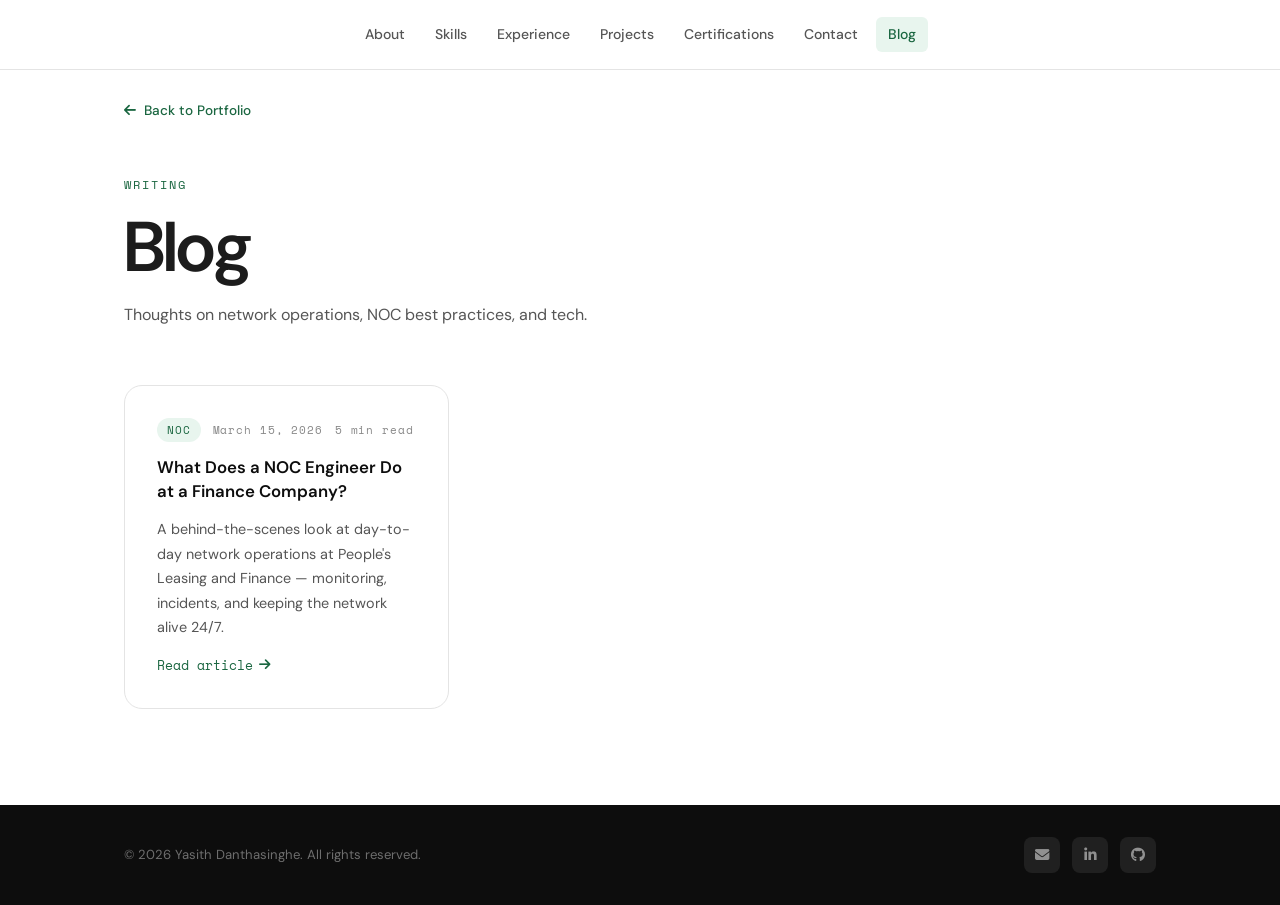
==== blog/index.html @ 67a63ea7 "Create blog index page with layout and content This file contains the structure and content for the " ====
<!DOCTYPE html>
<html lang="en">
<head>
  <meta charset="UTF-8" />
  <meta name="viewport" content="width=device-width, initial-scale=1.0" />
  <title>Blog | Yasith Danthasinghe — NOC Engineer</title>
  <meta name="description" content="Articles on network operations, NOC best practices, and tech insights by Yasith Danthasinghe." />
  <link rel="canonical" href="https://yasithdanthasinghe.github.io/blog/" />
  <link rel="preconnect" href="https://fonts.googleapis.com" />
  <link rel="preconnect" href="https://fonts.gstatic.com" crossorigin />
  <link href="https://fonts.googleapis.com/css2?family=DM+Sans:wght@300;400;500;600&family=Space+Mono:wght@400;700&display=swap" rel="stylesheet" />
  <link rel="stylesheet" href="https://cdnjs.cloudflare.com/ajax/libs/font-awesome/6.5.0/css/all.min.css" />
  <link rel="stylesheet" href="../style.css" />
  <style>
    .blog-grid {
      display: grid;
      grid-template-columns: repeat(auto-fill, minmax(320px, 1fr));
      gap: 28px;
    }
    .blog-card {
      background: var(--white);
      border: 1px solid var(--gray-200);
      border-radius: var(--radius-lg);
      padding: 32px;
      display: flex;
      flex-direction: column;
      gap: 14px;
      transition: box-shadow var(--transition), transform var(--transition), border-color var(--transition);
      text-decoration: none;
      color: inherit;
    }
    .blog-card:hover {
      box-shadow: var(--shadow-lg);
      transform: translateY(-6px);
      border-color: var(--green);
    }
    .blog-meta {
      display: flex;
      align-items: center;
      gap: 12px;
      font-family: var(--font-mono);
      font-size: 0.68rem;
      color: var(--gray-400);
      letter-spacing: 0.08em;
    }
    .blog-tag {
      background: var(--green-light);
      color: var(--green);
      padding: 3px 10px;
      border-radius: 20px;
      font-size: 0.68rem;
      font-family: var(--font-mono);
    }
    .blog-card h3 {
      font-size: 1.05rem;
      color: var(--black);
      line-height: 1.4;
    }
    .blog-card p {
      font-size: 0.9rem;
      color: var(--gray-600);
      line-height: 1.7;
      flex: 1;
    }
    .blog-read-more {
      font-size: 0.82rem;
      color: var(--green);
      font-weight: 500;
      display: flex;
      align-items: center;
      gap: 6px;
      font-family: var(--font-mono);
    }
    .back-link {
      display: inline-flex;
      align-items: center;
      gap: 8px;
      font-size: 0.85rem;
      color: var(--green);
      font-weight: 500;
      margin-bottom: 48px;
      transition: gap var(--transition);
    }
    .back-link:hover { gap: 12px; }
  </style>
</head>
<body>

  <header class="navbar" id="navbar" role="banner">
    <nav class="nav-container" aria-label="Main navigation">
      <ul class="nav-links" role="list">
        <li><a href="../index.html#about">About</a></li>
        <li><a href="../index.html#skills">Skills</a></li>
        <li><a href="../index.html#experience">Experience</a></li>
        <li><a href="../index.html#projects">Projects</a></li>
        <li><a href="../index.html#certifications">Certifications</a></li>
        <li><a href="../index.html#contact">Contact</a></li>
        <li><a href="index.html" class="active">Blog</a></li>
      </ul>
    </nav>
  </header>

  <main>
    <section class="section">
      <div class="container">
        <a href="../index.html" class="back-link">
          <i class="fa-solid fa-arrow-left"></i> Back to Portfolio
        </a>
        <div class="section-header">
          <span class="section-label">Writing</span>
          <h1>Blog</h1>
          <p style="margin-top:12px;">Thoughts on network operations, NOC best practices, and tech.</p>
        </div>

        <div class="blog-grid">

          <!-- BLOG CARD — copy and paste this for each new post -->
          <a href="what-does-a-noc-engineer-do.html" class="blog-card">
            <div class="blog-meta">
              <span class="blog-tag">NOC</span>
              <span>March 15, 2026</span>
              <span>5 min read</span>
            </div>
            <h3>What Does a NOC Engineer Do at a Finance Company?</h3>
            <p>A behind-the-scenes look at day-to-day network operations at People's Leasing and Finance — monitoring, incidents, and keeping the network alive 24/7.</p>
            <span class="blog-read-more">Read article <i class="fa-solid fa-arrow-right"></i></span>
          </a>

          <!-- Add more blog cards here as you write more posts -->

        </div>
      </div>
    </section>
  </main>

  <footer class="footer" role="contentinfo">
    <div class="footer-container">
      <p class="footer-copy">&copy; 2026 Yasith Danthasinghe. All rights reserved.</p>
      <div class="footer-socials">
        <a href="mailto:yasithselaka90@email.com" aria-label="Email"><i class="fa-solid fa-envelope"></i></a>
        <a href="https://linkedin.com/in/yasithdanthasinghe" target="_blank" rel="noopener noreferrer" aria-label="LinkedIn"><i class="fa-brands fa-linkedin-in"></i></a>
        <a href="https://github.com/YasithDanthasinghe" target="_blank" rel="noopener noreferrer" aria-label="GitHub"><i class="fa-brands fa-github"></i></a>
      </div>
    </div>
  </footer>

</body>
</html>
---- style.css ----
/* =============================================
   YASITH DANTHASINGHE — NOC ENGINEER PORTFOLIO
   style.css
   ============================================= */

/* ---- CSS Variables ---- */
:root {
  --green:        #1a6640;
  --green-mid:    #237a4d;
  --green-light:  #e8f5ee;
  --green-xlight: #f2faf5;
  --black:        #0d0d0d;
  --dark:         #1c1c1c;
  --gray-800:     #2e2e2e;
  --gray-600:     #555;
  --gray-400:     #888;
  --gray-200:     #e4e4e4;
  --gray-100:     #f5f5f5;
  --white:        #ffffff;

  --font-body:    'DM Sans', sans-serif;
  --font-mono:    'Space Mono', monospace;

  --nav-h:        70px;
  --radius:       10px;
  --radius-lg:    18px;
  --shadow-sm:    0 2px 10px rgba(0,0,0,.06);
  --shadow-md:    0 6px 28px rgba(0,0,0,.10);
  --shadow-lg:    0 16px 48px rgba(0,0,0,.14);
  --transition:   0.25s cubic-bezier(.4,0,.2,1);
}

/* ---- Reset ---- */
*, *::before, *::after { box-sizing: border-box; margin: 0; padding: 0; }
html { scroll-behavior: smooth; font-size: 16px; }
body {
  font-family: var(--font-body);
  color: var(--dark);
  background: var(--white);
  line-height: 1.7;
  -webkit-font-smoothing: antialiased;
}
img { max-width: 100%; display: block; }
a { text-decoration: none; color: inherit; }
ul { list-style: none; }
button { cursor: pointer; border: none; background: none; font-family: inherit; }

/* ---- Typography ---- */
h1, h2, h3 { line-height: 1.2; font-weight: 600; }
h1 { font-size: clamp(2.6rem, 6vw, 4.4rem); letter-spacing: -0.03em; }
h2 { font-size: clamp(1.8rem, 4vw, 2.6rem); letter-spacing: -0.02em; }
h3 { font-size: 1.1rem; font-weight: 600; }
p  { color: var(--gray-600); }

/* ---- Layout Helpers ---- */
.container {
  max-width: 1080px;
  margin: 0 auto;
  padding: 0 24px;
}

.section {
  padding: 96px 0;
}

.alt-bg {
  background: var(--gray-100);
}

.section-header {
  margin-bottom: 56px;
}

.section-label {
  display: inline-block;
  font-family: var(--font-mono);
  font-size: 0.72rem;
  letter-spacing: 0.18em;
  text-transform: uppercase;
  color: var(--green);
  margin-bottom: 10px;
}

.section-header h2 {
  color: var(--black);
}

/* ============================================
   NAVBAR
   ============================================ */
.navbar {
  position: fixed;
  top: 0; left: 0; right: 0;
  height: var(--nav-h);
  z-index: 1000;
  background: rgba(255,255,255,0.92);
  backdrop-filter: blur(12px);
  -webkit-backdrop-filter: blur(12px);
  border-bottom: 1px solid var(--gray-200);
  transition: box-shadow var(--transition);
}

.navbar.scrolled {
  box-shadow: var(--shadow-md);
}

.nav-container {
  max-width: 1080px;
  margin: 0 auto;
  padding: 0 24px;
  height: 100%;
  display: flex;
  align-items: center;
  justify-content: center;
}

.nav-logo {
  font-family: var(--font-mono);
  font-weight: 700;
  font-size: 1.15rem;
  color: var(--green);
  letter-spacing: 0.06em;
  transition: opacity var(--transition);
}
.nav-logo:hover { opacity: 0.7; }

.nav-links {
  display: flex;
  align-items: center;
  gap: 6px;
}

.nav-links a {
  font-size: 0.875rem;
  font-weight: 500;
  color: var(--gray-600);
  padding: 6px 12px;
  border-radius: 6px;
  transition: color var(--transition), background var(--transition);
  display: flex;
  align-items: center;
  gap: 6px;
}

.nav-links a:hover,
.nav-links a.active {
  color: var(--green);
  background: var(--green-light);
}

.nav-coming-soon {
  opacity: 0.65;
}

.badge {
  font-family: var(--font-mono);
  font-size: 0.6rem;
  padding: 2px 6px;
  border-radius: 20px;
  background: var(--green-light);
  color: var(--green);
  letter-spacing: 0.05em;
}

/* Hamburger */
.nav-toggle {
  display: none;
  flex-direction: column;
  gap: 5px;
  padding: 6px;
}
.nav-toggle span {
  display: block;
  width: 22px;
  height: 2px;
  background: var(--dark);
  border-radius: 2px;
  transition: transform var(--transition), opacity var(--transition);
}
.nav-toggle.open span:nth-child(1) { transform: translateY(7px) rotate(45deg); }
.nav-toggle.open span:nth-child(2) { opacity: 0; }
.nav-toggle.open span:nth-child(3) { transform: translateY(-7px) rotate(-45deg); }

/* ============================================
   HERO SECTION
   ============================================ */
.hero {
  min-height: 100vh;
  display: flex;
  align-items: center;
  justify-content: center;
  padding-top: var(--nav-h);
  position: relative;
  overflow: hidden;
  background: var(--white);
}

/* Subtle grid texture */
.hero-bg-grid {
  position: absolute;
  inset: 0;
  background-image:
    linear-gradient(var(--gray-200) 1px, transparent 1px),
    linear-gradient(90deg, var(--gray-200) 1px, transparent 1px);
  background-size: 48px 48px;
  opacity: 0.4;
  pointer-events: none;
}

/* Fade the grid at the bottom */
.hero-bg-grid::after {
  content: '';
  position: absolute;
  bottom: 0; left: 0; right: 0;
  height: 40%;
  background: linear-gradient(transparent, var(--white));
}

.hero-container {
  max-width: 1080px;
  width: 100%;
  margin: 0 auto;
  padding: 0 24px;
  display: flex;
  align-items: center;
  gap: 72px;
  position: relative;
  z-index: 1;
}

/* Photo */
.hero-photo-wrap {
  flex-shrink: 0;
  position: relative;
  width: 200px;
  height: 200px;
}

.hero-photo {
  width: 200px;
  height: 200px;
  border-radius: 50%;
  overflow: hidden;
  background: var(--green-light);
  border: 4px solid var(--green);
  display: flex;
  align-items: center;
  justify-content: center;
  position: relative;
  z-index: 1;
}

.hero-photo-placeholder {
  font-size: 5rem;
  color: var(--green);
  opacity: 0.45;
}

.hero-photo-ring {
  position: absolute;
  inset: -12px;
  border-radius: 50%;
  border: 2px dashed var(--green);
  opacity: 0.3;
  animation: spin 22s linear infinite;
}

@keyframes spin {
  to { transform: rotate(360deg); }
}

/* Content */
.hero-label {
  font-family: var(--font-mono);
  font-size: 0.72rem;
  letter-spacing: 0.22em;
  text-transform: uppercase;
  color: var(--green);
  margin-bottom: 12px;
}

.hero-name {
  color: var(--black);
  margin-bottom: 14px;
  font-weight: 600;
}

.hero-title {
  font-size: 1rem;
  color: var(--gray-600);
  margin-bottom: 6px;
}

.hero-tagline {
  font-family: var(--font-mono);
  font-size: 0.82rem;
  color: var(--green);
  letter-spacing: 0.04em;
  margin-bottom: 36px;
  opacity: 0.85;
}

.hero-actions {
  display: flex;
  gap: 14px;
  flex-wrap: wrap;
}

/* Buttons */
.btn {
  display: inline-flex;
  align-items: center;
  gap: 8px;
  padding: 12px 28px;
  border-radius: 8px;
  font-size: 0.9rem;
  font-weight: 500;
  font-family: var(--font-body);
  transition: all var(--transition);
  cursor: pointer;
  white-space: nowrap;
}

.btn-primary {
  background: var(--green);
  color: var(--white);
  border: 2px solid var(--green);
}
.btn-primary:hover {
  background: var(--green-mid);
  border-color: var(--green-mid);
  transform: translateY(-2px);
  box-shadow: 0 8px 24px rgba(26,102,64,.22);
}

.btn-outline {
  background: transparent;
  color: var(--green);
  border: 2px solid var(--green);
}
.btn-outline:hover {
  background: var(--green-light);
  transform: translateY(-2px);
}

/* Scroll hint */
.hero-scroll-hint {
  position: absolute;
  bottom: 32px;
  left: 50%;
  transform: translateX(-50%);
  display: flex;
  flex-direction: column;
  align-items: center;
  gap: 8px;
  opacity: 0.4;
  font-family: var(--font-mono);
  font-size: 0.65rem;
  letter-spacing: 0.15em;
  text-transform: uppercase;
  color: var(--gray-600);
}

.scroll-line {
  width: 1px;
  height: 36px;
  background: var(--gray-400);
  animation: scrollBob 2s ease-in-out infinite;
}

@keyframes scrollBob {
  0%, 100% { transform: scaleY(1); opacity: 0.4; }
  50%       { transform: scaleY(1.5); opacity: 1; }
}

/* ============================================
   ABOUT SECTION
   ============================================ */
.about-grid {
  display: grid;
  grid-template-columns: 1fr 1fr;
  gap: 56px;
  align-items: start;
}

.about-text p {
  font-size: 1.05rem;
  line-height: 1.8;
  margin-bottom: 18px;
  color: var(--gray-600);
}

.about-text p:last-child { margin-bottom: 0; }

.about-text strong {
  color: var(--green);
  font-weight: 600;
}

.about-stats {
  display: grid;
  grid-template-columns: 1fr 1fr;
  gap: 16px;
}

.stat-card {
  background: var(--white);
  border: 1px solid var(--gray-200);
  border-radius: var(--radius);
  padding: 24px 20px;
  display: flex;
  flex-direction: column;
  gap: 6px;
  transition: box-shadow var(--transition), border-color var(--transition);
}

.stat-card:hover {
  box-shadow: var(--shadow-md);
  border-color: var(--green);
}

.stat-num {
  font-family: var(--font-mono);
  font-size: 1.6rem;
  font-weight: 700;
  color: var(--green);
  line-height: 1;
}

.stat-desc {
  font-size: 0.78rem;
  color: var(--gray-400);
  letter-spacing: 0.03em;
}

/* ============================================
   SKILLS SECTION
   ============================================ */
.skills-grid {
  display: grid;
  grid-template-columns: repeat(3, 1fr);
  gap: 24px;
}

.skill-category {
  background: var(--white);
  border: 1px solid var(--gray-200);
  border-radius: var(--radius-lg);
  padding: 32px 28px;
  transition: box-shadow var(--transition), border-color var(--transition), transform var(--transition);
}

.skill-category:hover {
  box-shadow: var(--shadow-md);
  border-color: var(--green);
  transform: translateY(-4px);
}

.skill-category-header {
  display: flex;
  align-items: center;
  gap: 12px;
  margin-bottom: 24px;
  padding-bottom: 18px;
  border-bottom: 1px solid var(--gray-200);
}

.skill-category-header i {
  font-size: 1.2rem;
  color: var(--green);
  width: 36px;
  height: 36px;
  display: flex;
  align-items: center;
  justify-content: center;
  background: var(--green-light);
  border-radius: 8px;
}

.skill-category-header h3 {
  color: var(--black);
  font-size: 1rem;
}

.skill-list {
  display: flex;
  flex-direction: column;
  gap: 12px;
}

.skill-item {
  display: flex;
  align-items: center;
  gap: 12px;
  font-size: 0.92rem;
  color: var(--gray-600);
}

.skill-dot {
  width: 7px;
  height: 7px;
  border-radius: 50%;
  background: var(--green);
  flex-shrink: 0;
  opacity: 0.7;
}

/* ============================================
   EXPERIENCE SECTION
   ============================================ */
.timeline {
  position: relative;
  padding-left: 36px;
}

.timeline::before {
  content: '';
  position: absolute;
  left: 0;
  top: 12px;
  bottom: 0;
  width: 2px;
  background: var(--gray-200);
}

.timeline-item {
  position: relative;
  margin-bottom: 36px;
}

.timeline-marker {
  position: absolute;
  left: -43px;
  top: 14px;
  width: 14px;
  height: 14px;
  border-radius: 50%;
  background: var(--green);
  border: 3px solid var(--white);
  box-shadow: 0 0 0 2px var(--green);
}

.timeline-card {
  background: var(--white);
  border: 1px solid var(--gray-200);
  border-radius: var(--radius-lg);
  padding: 32px 32px 28px;
  transition: box-shadow var(--transition);
}

.timeline-card:hover {
  box-shadow: var(--shadow-md);
}

.timeline-card-header {
  display: flex;
  align-items: flex-start;
  justify-content: space-between;
  gap: 16px;
  margin-bottom: 24px;
}

.job-title {
  font-size: 1.2rem;
  color: var(--black);
  margin-bottom: 4px;
}

.job-company {
  font-size: 0.875rem;
  color: var(--green);
  font-weight: 500;
}

.job-badge {
  flex-shrink: 0;
  font-family: var(--font-mono);
  font-size: 0.65rem;
  letter-spacing: 0.12em;
  text-transform: uppercase;
  padding: 4px 12px;
  background: var(--green-light);
  color: var(--green);
  border-radius: 20px;
  border: 1px solid rgba(26,102,64,.2);
}

.job-responsibilities {
  display: flex;
  flex-direction: column;
  gap: 10px;
}

.job-responsibilities li {
  display: flex;
  gap: 12px;
  align-items: flex-start;
  font-size: 0.93rem;
  color: var(--gray-600);
  line-height: 1.6;
}

.job-responsibilities li::before {
  content: '→';
  color: var(--green);
  font-size: 0.8rem;
  flex-shrink: 0;
  margin-top: 2px;
  font-family: var(--font-mono);
}

/* Internship badge style */
.job-badge.internship {
  background: #f0f4ff;
  color: #3a5bd9;
  border-color: rgba(58,91,217,.2);
}

/* ============================================
   PROJECTS SECTION
   ============================================ */
.projects-grid {
  display: grid;
  grid-template-columns: repeat(auto-fill, minmax(340px, 1fr));
  gap: 28px;
}

.project-card {
  background: var(--white);
  border: 1px solid var(--gray-200);
  border-radius: var(--radius-lg);
  padding: 32px;
  display: flex;
  flex-direction: column;
  gap: 18px;
  transition: box-shadow var(--transition), transform var(--transition), border-color var(--transition);
}

.project-card:hover {
  box-shadow: var(--shadow-lg);
  transform: translateY(-6px);
  border-color: var(--green);
}

.project-card-top {
  display: flex;
  align-items: center;
  justify-content: space-between;
}

.project-icon {
  width: 48px;
  height: 48px;
  background: var(--green-light);
  border-radius: 12px;
  display: flex;
  align-items: center;
  justify-content: center;
  color: var(--green);
  font-size: 1.3rem;
}

.project-tag {
  font-family: var(--font-mono);
  font-size: 0.65rem;
  letter-spacing: 0.1em;
  text-transform: uppercase;
  padding: 4px 10px;
  background: var(--green-xlight);
  color: var(--green);
  border-radius: 20px;
}

.project-title {
  font-size: 1.05rem;
  color: var(--black);
  line-height: 1.4;
}

.project-desc {
  font-size: 0.9rem;
  line-height: 1.75;
  color: var(--gray-600);
  flex: 1;
}

.project-tech {
  display: flex;
  flex-wrap: wrap;
  gap: 8px;
  margin-top: 4px;
}

.tech-tag {
  font-size: 0.75rem;
  padding: 4px 10px;
  background: var(--gray-100);
  color: var(--gray-600);
  border-radius: 6px;
  border: 1px solid var(--gray-200);
  transition: background var(--transition), color var(--transition);
}

.project-card:hover .tech-tag {
  background: var(--green-light);
  color: var(--green);
  border-color: rgba(26,102,64,.2);
}

/* ============================================
   CERTIFICATIONS SECTION
   ============================================ */
.certs-grid {
  display: grid;
  grid-template-columns: repeat(auto-fill, minmax(300px, 1fr));
  gap: 20px;
}

.cert-card {
  background: var(--white);
  border: 1px solid var(--gray-200);
  border-radius: var(--radius);
  padding: 24px 24px;
  display: flex;
  cursor: pointer;
  align-items: flex-start;
  gap: 18px;
  transition: box-shadow var(--transition), border-color var(--transition), transform var(--transition);
}

.cert-card:hover {
  box-shadow: var(--shadow-md);
  border-color: var(--green);
  transform: translateY(-3px);
}

.cert-icon {
  width: 42px;
  height: 42px;
  background: var(--green-light);
  border-radius: 10px;
  display: flex;
  align-items: center;
  justify-content: center;
  color: var(--green);
  font-size: 1rem;
  flex-shrink: 0;
}

.cert-info h3 {
  font-size: 0.93rem;
  color: var(--black);
  margin-bottom: 4px;
  line-height: 1.4;
  font-weight: 600;
}

.cert-info p {
  font-size: 0.78rem;
  color: var(--gray-400);
}

/* ============================================
   CONTACT SECTION
   ============================================ */
.contact-grid {
  display: grid;
  grid-template-columns: repeat(auto-fill, minmax(280px, 1fr));
  gap: 20px;
}

.contact-card {
  background: var(--white);
  border: 1px solid var(--gray-200);
  border-radius: var(--radius-lg);
  padding: 26px 24px;
  display: flex;
  align-items: center;
  gap: 18px;
  transition: box-shadow var(--transition), border-color var(--transition), transform var(--transition);
}

.contact-card:hover {
  box-shadow: var(--shadow-md);
  border-color: var(--green);
  transform: translateY(-3px);
}

.contact-icon {
  width: 46px;
  height: 46px;
  background: var(--green-light);
  border-radius: 12px;
  display: flex;
  align-items: center;
  justify-content: center;
  color: var(--green);
  font-size: 1.1rem;
  flex-shrink: 0;
  transition: background var(--transition);
}

.contact-card:hover .contact-icon {
  background: var(--green);
  color: var(--white);
}

.contact-info {
  flex: 1;
  display: flex;
  flex-direction: column;
  gap: 3px;
  min-width: 0;
}

.contact-label {
  font-family: var(--font-mono);
  font-size: 0.65rem;
  letter-spacing: 0.14em;
  text-transform: uppercase;
  color: var(--gray-400);
}

.contact-value {
  font-size: 0.88rem;
  color: var(--dark);
  font-weight: 500;
  white-space: nowrap;
  overflow: hidden;
  text-overflow: ellipsis;
}

.contact-arrow {
  color: var(--gray-400);
  font-size: 0.8rem;
  flex-shrink: 0;
  transition: color var(--transition), transform var(--transition);
}

.contact-card:hover .contact-arrow {
  color: var(--green);
  transform: translateX(4px);
}

/* ============================================
   BLOG (COMING SOON) SECTION
   ============================================ */
.blog-coming-soon {
  text-align: center;
  padding: 64px 24px;
  background: var(--green-xlight);
  border: 1px dashed rgba(26,102,64,.25);
  border-radius: var(--radius-lg);
  max-width: 480px;
  margin: 0 auto;
}

.blog-icon {
  font-size: 2.4rem;
  color: var(--green);
  opacity: 0.4;
  margin-bottom: 18px;
}

.blog-coming-soon h3 {
  font-size: 1.2rem;
  color: var(--black);
  margin-bottom: 10px;
}

.blog-coming-soon p {
  font-size: 0.92rem;
  color: var(--gray-400);
  max-width: 360px;
  margin: 0 auto;
}

/* ============================================
   FOOTER
   ============================================ */
.footer {
  background: var(--black);
  padding: 32px 0;
}

.footer-container {
  max-width: 1080px;
  margin: 0 auto;
  padding: 0 24px;
  display: flex;
  align-items: center;
  justify-content: space-between;
  flex-wrap: wrap;
  gap: 16px;
}

.footer-copy {
  font-size: 0.82rem;
  color: rgba(255,255,255,.4);
}

.footer-socials {
  display: flex;
  gap: 12px;
}

.footer-socials a {
  width: 36px;
  height: 36px;
  border-radius: 8px;
  background: rgba(255,255,255,.08);
  display: flex;
  align-items: center;
  justify-content: center;
  color: rgba(255,255,255,.5);
  font-size: 0.9rem;
  transition: background var(--transition), color var(--transition);
}

.footer-socials a:hover {
  background: var(--green);
  color: var(--white);
}

/* ============================================
   ANIMATIONS — Fade-in on scroll
   ============================================ */
.fade-in {
  opacity: 0;
  transform: translateY(22px);
  transition: opacity 0.55s ease, transform 0.55s ease;
}

.fade-in.visible {
  opacity: 1;
  transform: translateY(0);
}

/* ============================================
   RESPONSIVE — Tablet (≤ 900px)
   ============================================ */
@media (max-width: 900px) {
  .hero-container {
    flex-direction: column;
    text-align: center;
    gap: 40px;
    padding-top: 32px;
  }

  .hero-actions {
    justify-content: center;
  }

  .about-grid {
    grid-template-columns: 1fr;
    gap: 36px;
  }

  .skills-grid {
    grid-template-columns: 1fr 1fr;
  }

  .nav-links {
    display: none;
    position: absolute;
    top: var(--nav-h);
    left: 0; right: 0;
    background: var(--white);
    flex-direction: column;
    padding: 16px 24px 24px;
    border-bottom: 1px solid var(--gray-200);
    box-shadow: var(--shadow-md);
    align-items: flex-start;
    gap: 4px;
  }

  .nav-links.open {
    display: flex;
  }

  .nav-toggle {
    display: flex;
  }
}

/* ============================================
   RESPONSIVE — Mobile (≤ 600px)
   ============================================ */
@media (max-width: 600px) {
  .section { padding: 72px 0; }

  .skills-grid {
    grid-template-columns: 1fr;
  }

  .about-stats {
    grid-template-columns: 1fr 1fr;
  }

  .timeline {
    padding-left: 24px;
  }

  .timeline-marker {
    left: -32px;
  }

  .timeline-card {
    padding: 24px 20px;
  }

  .timeline-card-header {
    flex-direction: column;
  }

  .hero-photo-wrap {
    width: 160px;
    height: 160px;
  }

  .hero-photo {
    width: 160px;
    height: 160px;
  }

  .projects-grid {
    grid-template-columns: 1fr;
  }

  .certs-grid {
    grid-template-columns: 1fr;
  }

  .contact-grid {
    grid-template-columns: 1fr;
  }

  .footer-container {
    flex-direction: column;
    align-items: center;
    text-align: center;
  }
}

/* ============================================
   FOCUS / ACCESSIBILITY
   ============================================ */
:focus-visible {
  outline: 2px solid var(--green);
  outline-offset: 3px;
  border-radius: 4px;
}

/* Print */
@media print {
  .navbar, .hero-scroll-hint { display: none; }
  .section { padding: 36px 0; }
}
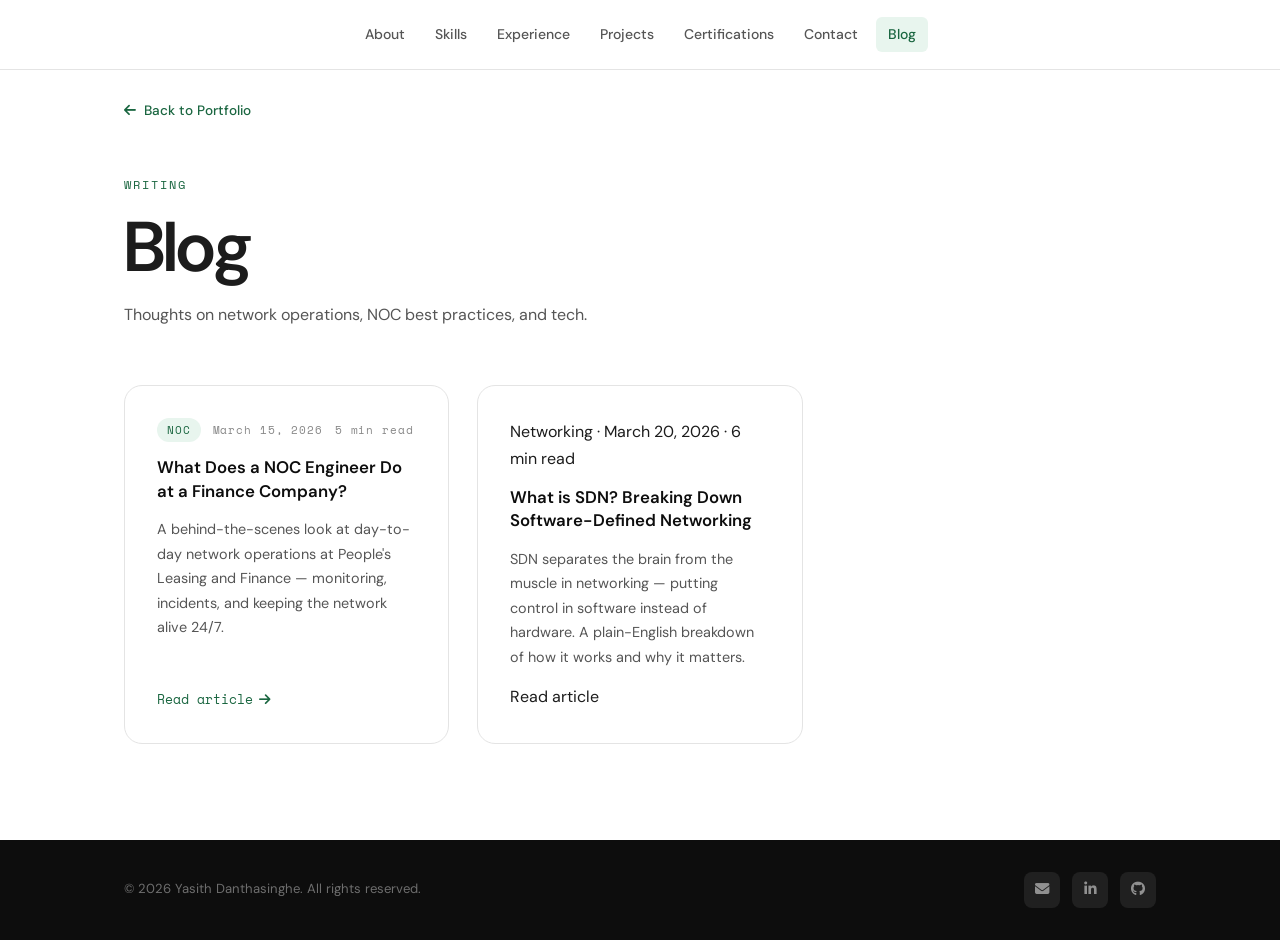
==== commit 10da9acc: "Add new blog card for 'What is SDN?' article" ====
--- a/blog/index.html
+++ b/blog/index.html
@@ -126,6 +126,21 @@
             <span class="blog-read-more">Read article <i class="fa-solid fa-arrow-right"></i></span>
           </a>
 
+           <a href="https://yasithdanthasinghe.github.io/blog/what-is-sdn.html" class="blog-card">
+            <div class="blog-card-meta">
+              <span class="tag">Networking</span>
+              <span class="meta-dot">·</span>
+              <span class="meta-text">March 20, 2026</span>
+              <span class="meta-dot">·</span>
+              <span class="meta-text">6 min read</span>
+            </div>
+            <h3 class="blog-card-title">What is SDN? Breaking Down Software-Defined Networking</h3>
+            <p class="blog-card-summary">
+              SDN separates the brain from the muscle in networking — putting control in software instead of hardware. A plain-English breakdown of how it works and why it matters.
+            </p>
+            <span class="blog-card-cta">Read article</span>
+          </a>
+
           <!-- Add more blog cards here as you write more posts -->
 
         </div>
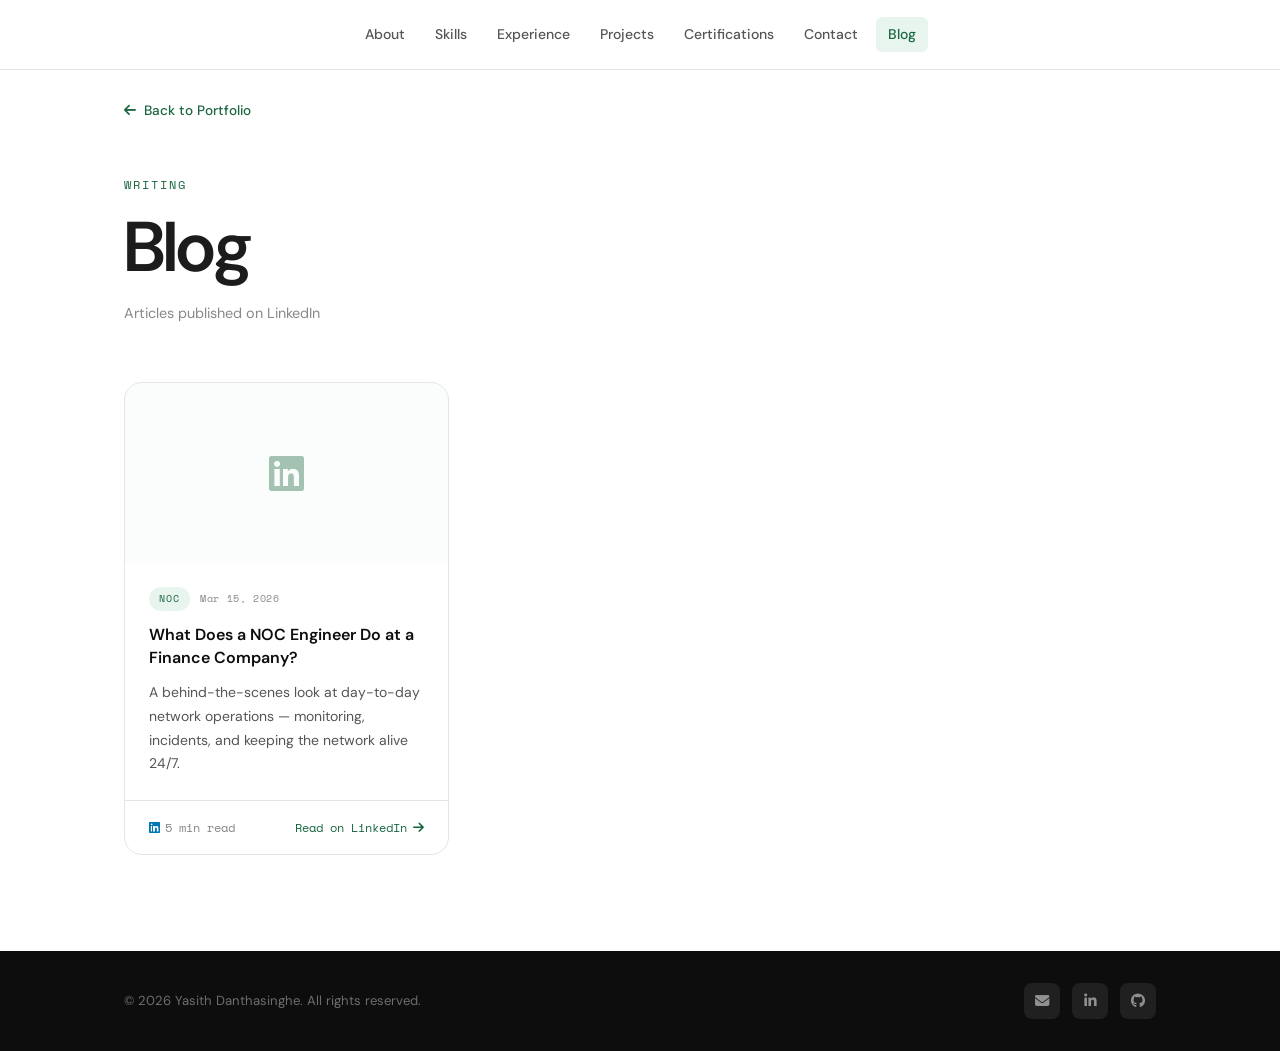
==== commit acc888d2: "Create index.html" ====
--- a/blog/index.html
+++ b/blog/index.html
@@ -12,65 +12,6 @@
   <link rel="stylesheet" href="https://cdnjs.cloudflare.com/ajax/libs/font-awesome/6.5.0/css/all.min.css" />
   <link rel="stylesheet" href="../style.css" />
   <style>
-    .blog-grid {
-      display: grid;
-      grid-template-columns: repeat(auto-fill, minmax(320px, 1fr));
-      gap: 28px;
-    }
-    .blog-card {
-      background: var(--white);
-      border: 1px solid var(--gray-200);
-      border-radius: var(--radius-lg);
-      padding: 32px;
-      display: flex;
-      flex-direction: column;
-      gap: 14px;
-      transition: box-shadow var(--transition), transform var(--transition), border-color var(--transition);
-      text-decoration: none;
-      color: inherit;
-    }
-    .blog-card:hover {
-      box-shadow: var(--shadow-lg);
-      transform: translateY(-6px);
-      border-color: var(--green);
-    }
-    .blog-meta {
-      display: flex;
-      align-items: center;
-      gap: 12px;
-      font-family: var(--font-mono);
-      font-size: 0.68rem;
-      color: var(--gray-400);
-      letter-spacing: 0.08em;
-    }
-    .blog-tag {
-      background: var(--green-light);
-      color: var(--green);
-      padding: 3px 10px;
-      border-radius: 20px;
-      font-size: 0.68rem;
-      font-family: var(--font-mono);
-    }
-    .blog-card h3 {
-      font-size: 1.05rem;
-      color: var(--black);
-      line-height: 1.4;
-    }
-    .blog-card p {
-      font-size: 0.9rem;
-      color: var(--gray-600);
-      line-height: 1.7;
-      flex: 1;
-    }
-    .blog-read-more {
-      font-size: 0.82rem;
-      color: var(--green);
-      font-weight: 500;
-      display: flex;
-      align-items: center;
-      gap: 6px;
-      font-family: var(--font-mono);
-    }
     .back-link {
       display: inline-flex;
       align-items: center;
@@ -80,6 +21,7 @@
       font-weight: 500;
       margin-bottom: 48px;
       transition: gap var(--transition);
+      text-decoration: none;
     }
     .back-link:hover { gap: 12px; }
   </style>
@@ -88,7 +30,10 @@
 
   <header class="navbar" id="navbar" role="banner">
     <nav class="nav-container" aria-label="Main navigation">
-      <ul class="nav-links" role="list">
+      <button class="nav-toggle" id="navToggle" aria-label="Toggle navigation menu" aria-expanded="false">
+        <span></span><span></span><span></span>
+      </button>
+      <ul class="nav-links" id="navLinks" role="list">
         <li><a href="../index.html#about">About</a></li>
         <li><a href="../index.html#skills">Skills</a></li>
         <li><a href="../index.html#experience">Experience</a></li>
@@ -103,47 +48,27 @@
   <main>
     <section class="section">
       <div class="container">
+
         <a href="../index.html" class="back-link">
           <i class="fa-solid fa-arrow-left"></i> Back to Portfolio
         </a>
+
         <div class="section-header">
           <span class="section-label">Writing</span>
           <h1>Blog</h1>
-          <p style="margin-top:12px;">Thoughts on network operations, NOC best practices, and tech.</p>
+          <p style="margin-top:12px; color:var(--gray-400); font-size:0.9rem;">
+            Articles published on LinkedIn
+          </p>
         </div>
 
-        <div class="blog-grid">
+        <!-- Blog cards are injected here by script.js -->
+        <div class="blog-grid" id="blogGrid">
+          <div class="blog-loading">
+            <i class="fa-solid fa-spinner fa-spin"></i>
+            <span>Loading articles...</span>
+          </div>
+        </div>
 
-          <!-- BLOG CARD — copy and paste this for each new post -->
-          <a href="what-does-a-noc-engineer-do.html" class="blog-card">
-            <div class="blog-meta">
-              <span class="blog-tag">NOC</span>
-              <span>March 15, 2026</span>
-              <span>5 min read</span>
-            </div>
-            <h3>What Does a NOC Engineer Do at a Finance Company?</h3>
-            <p>A behind-the-scenes look at day-to-day network operations at People's Leasing and Finance — monitoring, incidents, and keeping the network alive 24/7.</p>
-            <span class="blog-read-more">Read article <i class="fa-solid fa-arrow-right"></i></span>
-          </a>
-
-           <a href="https://yasithdanthasinghe.github.io/blog/what-is-sdn.html" class="blog-card">
-            <div class="blog-card-meta">
-              <span class="tag">Networking</span>
-              <span class="meta-dot">·</span>
-              <span class="meta-text">March 20, 2026</span>
-              <span class="meta-dot">·</span>
-              <span class="meta-text">6 min read</span>
-            </div>
-            <h3 class="blog-card-title">What is SDN? Breaking Down Software-Defined Networking</h3>
-            <p class="blog-card-summary">
-              SDN separates the brain from the muscle in networking — putting control in software instead of hardware. A plain-English breakdown of how it works and why it matters.
-            </p>
-            <span class="blog-card-cta">Read article</span>
-          </a>
-
-          <!-- Add more blog cards here as you write more posts -->
-
-        </div>
       </div>
     </section>
   </main>
@@ -159,5 +84,8 @@
     </div>
   </footer>
 
+  <!-- Load script from root folder -->
+  <script src="../script.js"></script>
+
 </body>
 </html>
--- a/style.css
+++ b/style.css
@@ -843,36 +843,144 @@
 }
 
 /* ============================================
-   BLOG (COMING SOON) SECTION
-   ============================================ */
-.blog-coming-soon {
-  text-align: center;
-  padding: 64px 24px;
+   BLOG SECTION
+   ============================================ */
+.blog-grid {
+  display: grid;
+  grid-template-columns: repeat(auto-fill, minmax(320px, 1fr));
+  gap: 28px;
+}
+
+.blog-loading {
+  grid-column: 1 / -1;
+  display: flex;
+  align-items: center;
+  justify-content: center;
+  gap: 12px;
+  padding: 64px 0;
+  color: var(--gray-400);
+  font-size: 0.9rem;
+}
+
+.blog-card {
+  background: var(--white);
+  border: 1px solid var(--gray-200);
+  border-radius: var(--radius-lg);
+  overflow: hidden;
+  display: flex;
+  flex-direction: column;
+  text-decoration: none;
+  color: inherit;
+  transition: box-shadow var(--transition), transform var(--transition), border-color var(--transition);
+}
+
+.blog-card:hover {
+  box-shadow: var(--shadow-lg);
+  transform: translateY(-6px);
+  border-color: var(--green);
+}
+
+.blog-card-cover {
+  width: 100%;
+  height: 180px;
+  object-fit: cover;
+  display: block;
+  background: var(--green-light);
+}
+
+.blog-card-cover-placeholder {
+  width: 100%;
+  height: 180px;
   background: var(--green-xlight);
-  border: 1px dashed rgba(26,102,64,.25);
-  border-radius: var(--radius-lg);
-  max-width: 480px;
-  margin: 0 auto;
-}
-
-.blog-icon {
-  font-size: 2.4rem;
-  color: var(--green);
+  display: flex;
+  align-items: center;
+  justify-content: center;
+  color: var(--green);
+  font-size: 2rem;
   opacity: 0.4;
-  margin-bottom: 18px;
-}
-
-.blog-coming-soon h3 {
-  font-size: 1.2rem;
+}
+
+.blog-card-body {
+  padding: 24px;
+  display: flex;
+  flex-direction: column;
+  gap: 12px;
+  flex: 1;
+}
+
+.blog-card-meta {
+  display: flex;
+  align-items: center;
+  gap: 10px;
+  flex-wrap: wrap;
+}
+
+.blog-card-tag {
+  font-family: var(--font-mono);
+  font-size: 0.65rem;
+  letter-spacing: 0.1em;
+  text-transform: uppercase;
+  padding: 3px 10px;
+  background: var(--green-light);
+  color: var(--green);
+  border-radius: 20px;
+}
+
+.blog-card-date {
+  font-family: var(--font-mono);
+  font-size: 0.65rem;
+  color: var(--gray-400);
+  letter-spacing: 0.06em;
+}
+
+.blog-card-title {
+  font-size: 1rem;
   color: var(--black);
-  margin-bottom: 10px;
-}
-
-.blog-coming-soon p {
-  font-size: 0.92rem;
+  line-height: 1.45;
+  font-weight: 600;
+}
+
+.blog-card-summary {
+  font-size: 0.875rem;
+  color: var(--gray-600);
+  line-height: 1.7;
+  flex: 1;
+}
+
+.blog-card-footer {
+  display: flex;
+  align-items: center;
+  justify-content: space-between;
+  padding: 16px 24px;
+  border-top: 1px solid var(--gray-200);
+  font-size: 0.78rem;
   color: var(--gray-400);
-  max-width: 360px;
-  margin: 0 auto;
+  font-family: var(--font-mono);
+}
+
+.blog-card-read {
+  display: flex;
+  align-items: center;
+  gap: 6px;
+  color: var(--green);
+  font-weight: 500;
+  font-size: 0.78rem;
+  transition: gap var(--transition);
+}
+
+.blog-card:hover .blog-card-read {
+  gap: 10px;
+}
+
+.blog-linkedin-badge {
+  display: flex;
+  align-items: center;
+  gap: 5px;
+  color: var(--gray-400);
+}
+
+.blog-linkedin-badge i {
+  color: #0077b5;
 }
 
 /* ============================================
@@ -1056,3 +1164,141 @@
   .navbar, .hero-scroll-hint { display: none; }
   .section { padding: 36px 0; }
 }
+
+/* ============================================
+   BLOG SECTION — LinkedIn Cards
+   ============================================ */
+.blog-grid {
+  display: grid;
+  grid-template-columns: repeat(auto-fill, minmax(320px, 1fr));
+  gap: 28px;
+}
+
+.blog-loading {
+  grid-column: 1 / -1;
+  display: flex;
+  align-items: center;
+  justify-content: center;
+  gap: 12px;
+  padding: 64px 0;
+  color: var(--gray-400);
+  font-size: 0.9rem;
+}
+
+.blog-card {
+  background: var(--white);
+  border: 1px solid var(--gray-200);
+  border-radius: var(--radius-lg);
+  overflow: hidden;
+  display: flex;
+  flex-direction: column;
+  text-decoration: none;
+  color: inherit;
+  transition: box-shadow var(--transition), transform var(--transition), border-color var(--transition);
+}
+
+.blog-card:hover {
+  box-shadow: var(--shadow-lg);
+  transform: translateY(-6px);
+  border-color: var(--green);
+}
+
+.blog-card-cover {
+  width: 100%;
+  height: 180px;
+  object-fit: cover;
+  display: block;
+}
+
+.blog-card-cover-placeholder {
+  width: 100%;
+  height: 180px;
+  background: var(--green-xlight);
+  display: flex;
+  align-items: center;
+  justify-content: center;
+  color: var(--green);
+  font-size: 2.5rem;
+  opacity: 0.4;
+}
+
+.blog-card-body {
+  padding: 24px;
+  display: flex;
+  flex-direction: column;
+  gap: 12px;
+  flex: 1;
+}
+
+.blog-card-meta {
+  display: flex;
+  align-items: center;
+  gap: 10px;
+  flex-wrap: wrap;
+}
+
+.blog-card-tag {
+  font-family: var(--font-mono);
+  font-size: 0.65rem;
+  letter-spacing: 0.1em;
+  text-transform: uppercase;
+  padding: 3px 10px;
+  background: var(--green-light);
+  color: var(--green);
+  border-radius: 20px;
+}
+
+.blog-card-date {
+  font-family: var(--font-mono);
+  font-size: 0.65rem;
+  color: var(--gray-400);
+  letter-spacing: 0.06em;
+}
+
+.blog-card-title {
+  font-size: 1rem;
+  color: var(--black);
+  line-height: 1.45;
+  font-weight: 600;
+}
+
+.blog-card-summary {
+  font-size: 0.875rem;
+  color: var(--gray-600);
+  line-height: 1.7;
+  flex: 1;
+}
+
+.blog-card-footer {
+  display: flex;
+  align-items: center;
+  justify-content: space-between;
+  padding: 16px 24px;
+  border-top: 1px solid var(--gray-200);
+  font-size: 0.78rem;
+  font-family: var(--font-mono);
+}
+
+.blog-card-read {
+  display: flex;
+  align-items: center;
+  gap: 6px;
+  color: var(--green);
+  font-weight: 500;
+  transition: gap var(--transition);
+}
+
+.blog-card:hover .blog-card-read {
+  gap: 10px;
+}
+
+.blog-linkedin-badge {
+  display: flex;
+  align-items: center;
+  gap: 5px;
+  color: var(--gray-400);
+}
+
+.blog-linkedin-badge i {
+  color: #0077b5;
+}
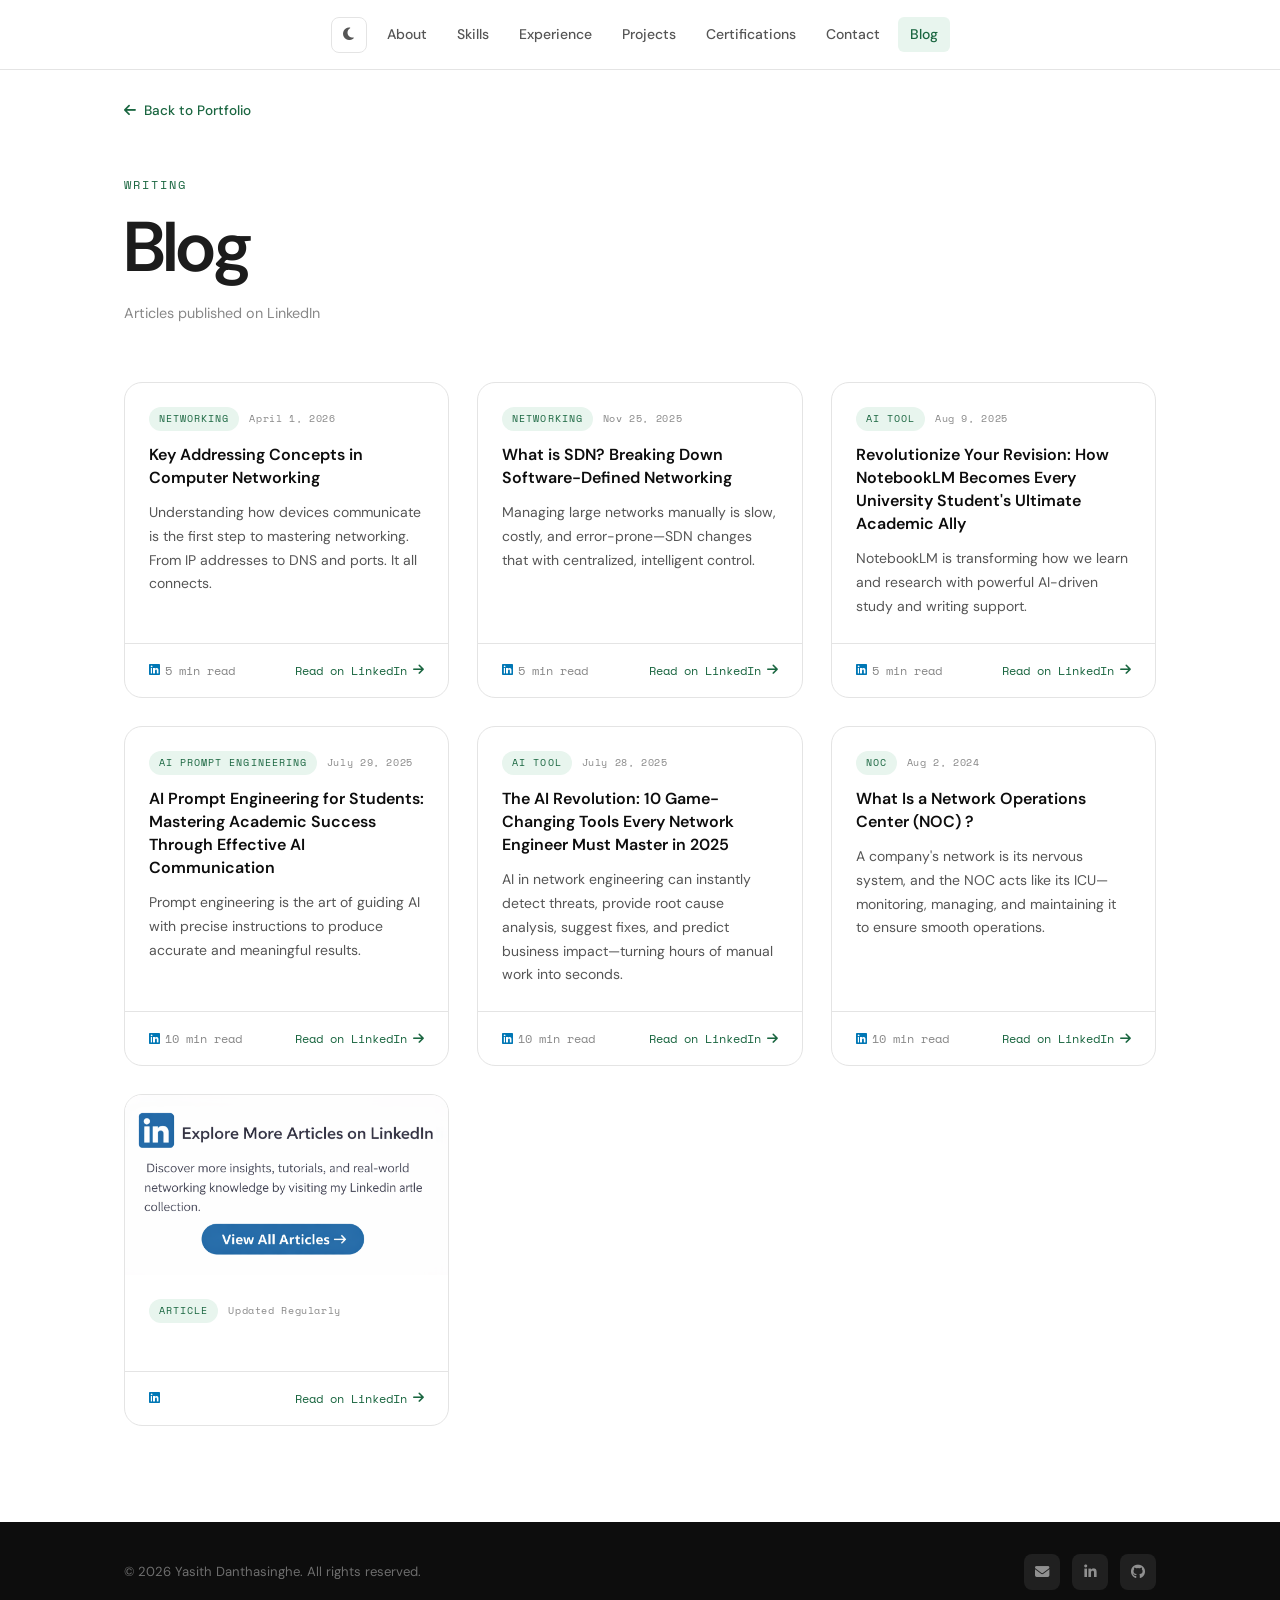
==== commit c9381b2f: "Add dark mode toggle button to navigation" ====
--- a/blog/index.html
+++ b/blog/index.html
@@ -30,6 +30,9 @@
 
   <header class="navbar" id="navbar" role="banner">
     <nav class="nav-container" aria-label="Main navigation">
+      <button class="dark-toggle" id="darkToggle" aria-label="Toggle dark mode">
+  <i class="fa-solid fa-moon"></i>
+</button>
       <button class="nav-toggle" id="navToggle" aria-label="Toggle navigation menu" aria-expanded="false">
         <span></span><span></span><span></span>
       </button>
--- a/style.css
+++ b/style.css
@@ -1168,12 +1168,12 @@
 /* ============================================
    BLOG SECTION — LinkedIn Cards
    ============================================ */
+
 .blog-grid {
   display: grid;
   grid-template-columns: repeat(auto-fill, minmax(320px, 1fr));
   gap: 28px;
 }
-
 .blog-loading {
   grid-column: 1 / -1;
   display: flex;
@@ -1184,7 +1184,6 @@
   color: var(--gray-400);
   font-size: 0.9rem;
 }
-
 .blog-card {
   background: var(--white);
   border: 1px solid var(--gray-200);
@@ -1196,20 +1195,11 @@
   color: inherit;
   transition: box-shadow var(--transition), transform var(--transition), border-color var(--transition);
 }
-
 .blog-card:hover {
   box-shadow: var(--shadow-lg);
   transform: translateY(-6px);
   border-color: var(--green);
 }
-
-.blog-card-cover {
-  width: 100%;
-  height: 180px;
-  object-fit: cover;
-  display: block;
-}
-
 .blog-card-cover-placeholder {
   width: 100%;
   height: 180px;
@@ -1221,7 +1211,6 @@
   font-size: 2.5rem;
   opacity: 0.4;
 }
-
 .blog-card-body {
   padding: 24px;
   display: flex;
@@ -1229,14 +1218,11 @@
   gap: 12px;
   flex: 1;
 }
-
 .blog-card-meta {
   display: flex;
   align-items: center;
   gap: 10px;
-  flex-wrap: wrap;
-}
-
+}
 .blog-card-tag {
   font-family: var(--font-mono);
   font-size: 0.65rem;
@@ -1247,28 +1233,23 @@
   color: var(--green);
   border-radius: 20px;
 }
-
 .blog-card-date {
   font-family: var(--font-mono);
   font-size: 0.65rem;
   color: var(--gray-400);
-  letter-spacing: 0.06em;
-}
-
+}
 .blog-card-title {
   font-size: 1rem;
   color: var(--black);
   line-height: 1.45;
   font-weight: 600;
 }
-
 .blog-card-summary {
   font-size: 0.875rem;
   color: var(--gray-600);
   line-height: 1.7;
   flex: 1;
 }
-
 .blog-card-footer {
   display: flex;
   align-items: center;
@@ -1278,7 +1259,6 @@
   font-size: 0.78rem;
   font-family: var(--font-mono);
 }
-
 .blog-card-read {
   display: flex;
   align-items: center;
@@ -1287,18 +1267,95 @@
   font-weight: 500;
   transition: gap var(--transition);
 }
-
-.blog-card:hover .blog-card-read {
-  gap: 10px;
-}
-
+.blog-card:hover .blog-card-read { gap: 10px; }
 .blog-linkedin-badge {
   display: flex;
   align-items: center;
   gap: 5px;
   color: var(--gray-400);
 }
-
-.blog-linkedin-badge i {
-  color: #0077b5;
-}
+.blog-linkedin-badge i { color: #0077b5; }
+
+/* ============================================
+   DARK MODE TOGGLE BUTTON
+   ============================================ */
+.dark-toggle {
+  background: none;
+  border: 1px solid var(--gray-200);
+  border-radius: 8px;
+  width: 36px;
+  height: 36px;
+  display: flex;
+  align-items: center;
+  justify-content: center;
+  color: var(--gray-600);
+  cursor: pointer;
+  font-size: 0.9rem;
+  transition: all var(--transition);
+  flex-shrink: 0;
+  margin-right: 8px;
+}
+
+.dark-toggle:hover {
+  background: var(--green-light);
+  color: var(--green);
+  border-color: var(--green);
+}
+
+/* ============================================
+   DARK MODE — Color Overrides
+   ============================================ */
+body.dark {
+  --green:        #2ecc71;
+  --green-mid:    #27ae60;
+  --green-light:  #1a2e22;
+  --green-xlight: #141a17;
+  --black:        #f0f0f0;
+  --dark:         #e0e0e0;
+  --gray-800:     #cccccc;
+  --gray-600:     #aaaaaa;
+  --gray-400:     #777777;
+  --gray-200:     #2a2a2a;
+  --gray-100:     #1a1a1a;
+  --white:        #121212;
+}
+
+body.dark .navbar {
+  background: rgba(18, 18, 18, 0.95);
+  border-bottom-color: #2a2a2a;
+}
+
+body.dark .hero {
+  background: #121212;
+}
+
+body.dark .hero-bg-grid {
+  opacity: 0.12;
+}
+
+body.dark .hero-bg-grid::after {
+  background: linear-gradient(transparent, #121212);
+}
+
+body.dark .footer {
+  background: #0a0a0a;
+}
+
+body.dark .timeline-marker {
+  border-color: #121212;
+}
+
+body.dark .btn-primary {
+  background: var(--green);
+  border-color: var(--green);
+  color: #fff;
+}
+
+body.dark .btn-outline {
+  color: var(--green);
+  border-color: var(--green);
+}
+
+body.dark .btn-outline:hover {
+  background: var(--green-light);
+}
